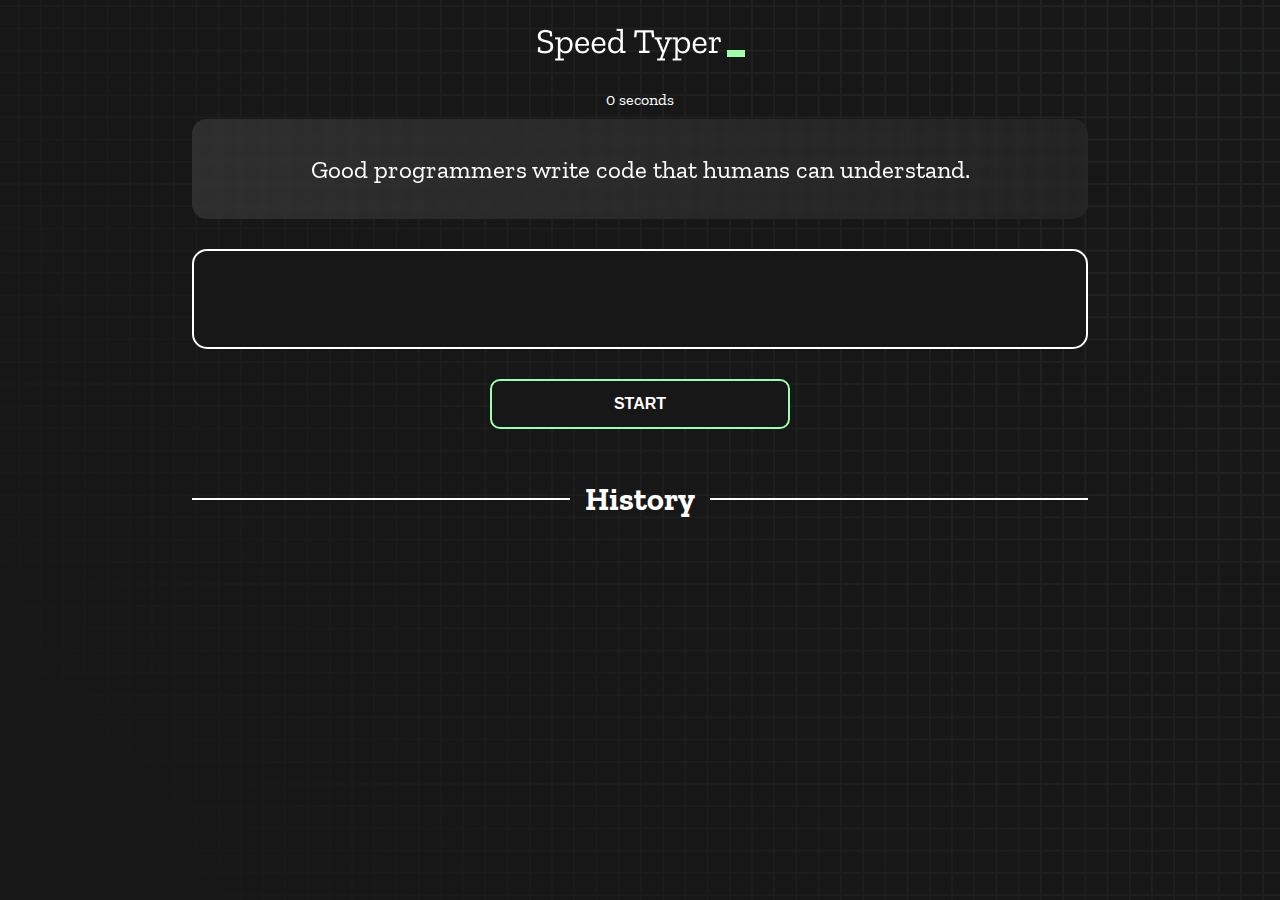
==== index.html @ 8dcb9c4b "Initial commit" ====
<!DOCTYPE html>
<html lang="en">
  <head>
    <meta charset="UTF-8" />
    <meta http-equiv="X-UA-Compatible" content="IE=edge" />
    <meta name="viewport" content="width=device-width, initial-scale=1.0" />
    <title>Speed Monster</title>
    <link rel="stylesheet" href="styles.css" />
    <link rel="preconnect" href="https://fonts.googleapis.com" />
    <link rel="preconnect" href="https://fonts.gstatic.com" crossorigin />
    <link
      href="https://fonts.googleapis.com/css2?family=Zilla+Slab:wght@300;400;500&display=swap"
      rel="stylesheet"
    />
  </head>
  <body>
    <h1 class="title"><img src="./logo.png" /></h1>
    <div id="show-time">0 seconds</div>

    <div class="box-container">
      <div id="question"></div>

      <div id="display" class="inactive"></div>

      <div class="buttons">
        <button id="starts">START</button>
      </div>

      <div class="divider-container">
        <div class="line"></div>
        <h1 class="title2">History</h1>
        <div class="line"></div>
      </div>
      <div id="histories"></div>
    </div>

    <div id="countdown"></div>
    <div id="modal-background" class="hidden"></div>
    <div id="result" class="hidden"></div>

    <script src="./history.js"></script>
    <script src="./script.js"></script>
  </body>
</html>
---- styles.css ----
* {
  padding: 0;
  margin: 0;
  box-sizing: border-box;
}

body {
  background-image: url("./bg.png");
  background-size: cover;
  background-position: left top;
  font-family: "Zilla Slab", serif;
}

.box-container {
  width: 70%;
  margin: 0 auto;
}

#question {
  height: 100px;
  display: flex;
  align-items: center;
  justify-content: center;
  color: white;
  font-size: 25px;
  border-radius: 15px;
  background: rgb(255, 255, 255);
  background: linear-gradient(
    92.49deg,
    rgba(255, 255, 255, 0.1) 0.18%,
    rgba(255, 255, 255, 0.05) 99.85%
  );
  backdrop-filter: blur(5px);
  margin-bottom: 30px;
}

#display {
  height: 100px;
  display: flex;
  flex-wrap: wrap;
  align-items: center;
  padding-left: 5rem;
  color: white;
  font-size: 32px;
  background-color: #171717;
  border: 2px solid #9dffad;
  border-radius: 15px;
}

#countdown {
  position: fixed;
  height: 100vh;
  width: 100vw;
  background-color: rgba(0, 0, 0, 0.8);
  top: 0;
  left: 0;
  display: flex;
  align-items: center;
  justify-content: center;
  font-size: 3rem;
  color: white;
  display: none;
}
#result {
  position: fixed;
  top: 10%; 
  left: 10%;
  transform: translate(-50%, -50%);
  height: 250px;
  width: 400px;
  background-color: #171717;
  border-radius: 15px;
  border: 2px solid #9dffad;
  color: white;
  text-align: center;
  padding: 2rem;
}
#show-time{
  text-align: center;
  color: white;
  margin: 10px 0;
}

.green {
  color: #9dffad;
}
.red {
  color: #eb6565;
}
.bold {
  font-weight: 700;
}
.inactive {
  border: 2px solid white !important;
}
.hidden {
  display: none;
}
.title {
  text-align: center;
  color: white;
  margin: 20px 0;
}

.divider-container {
  height: 80px;
  display: flex;
  justify-content: center;
  align-items: center;
  gap: 15px;
  margin: 0 auto;
}

.line {
  height: 2px;
  background: white;
  width: 100%;
}

.title2 {
  color: white;
  display: block;
}

.buttons {
  display: flex;
  justify-content: center;
  margin: 30px 0;
}
button {
  padding: 10px 20px;
  border: none;
  font-size: 16px;
  font-weight: bold;
  width: 300px;
  height: 50px;
  color: white;
  background-color: #171717;
  border-radius: 10px;
  border: 2px solid #9dffad;
  cursor: pointer;
}

#histories {
  display: flex;
  flex-wrap: wrap;
  justify-content: space-around;
}

.card {
  width: 100%;
  height: 100%;
  padding: 50px;
  display: flex;
  justify-content: space-between;
  align-items: center;
  padding: 20px 30px;
  color: white;
  border-radius: 15px;
  background: rgb(255, 255, 255);
  background: linear-gradient(
    92.49deg,
    rgba(255, 255, 255, 0.1) 0.18%,
    rgba(255, 255, 255, 0.05) 99.85%
  );
  backdrop-filter: blur(5px);
  margin-bottom: 30px;
}

#modal-background {
  background: rgb(255, 255, 255);
  background: linear-gradient(
    92.49deg,
    rgba(255, 255, 255, 0.1) 0.18%,
    rgba(255, 255, 255, 0.05) 99.85%
  );
  backdrop-filter: blur(5px);
  height: 100vh;
  width: 100%;
  position: fixed;
  top: 0;
}

@media only screen and (max-width: 700px) {
  .box-container {
    padding: 0 20px;
    width: 100%;
  }
  .card {
    flex-direction: column;
  }
}
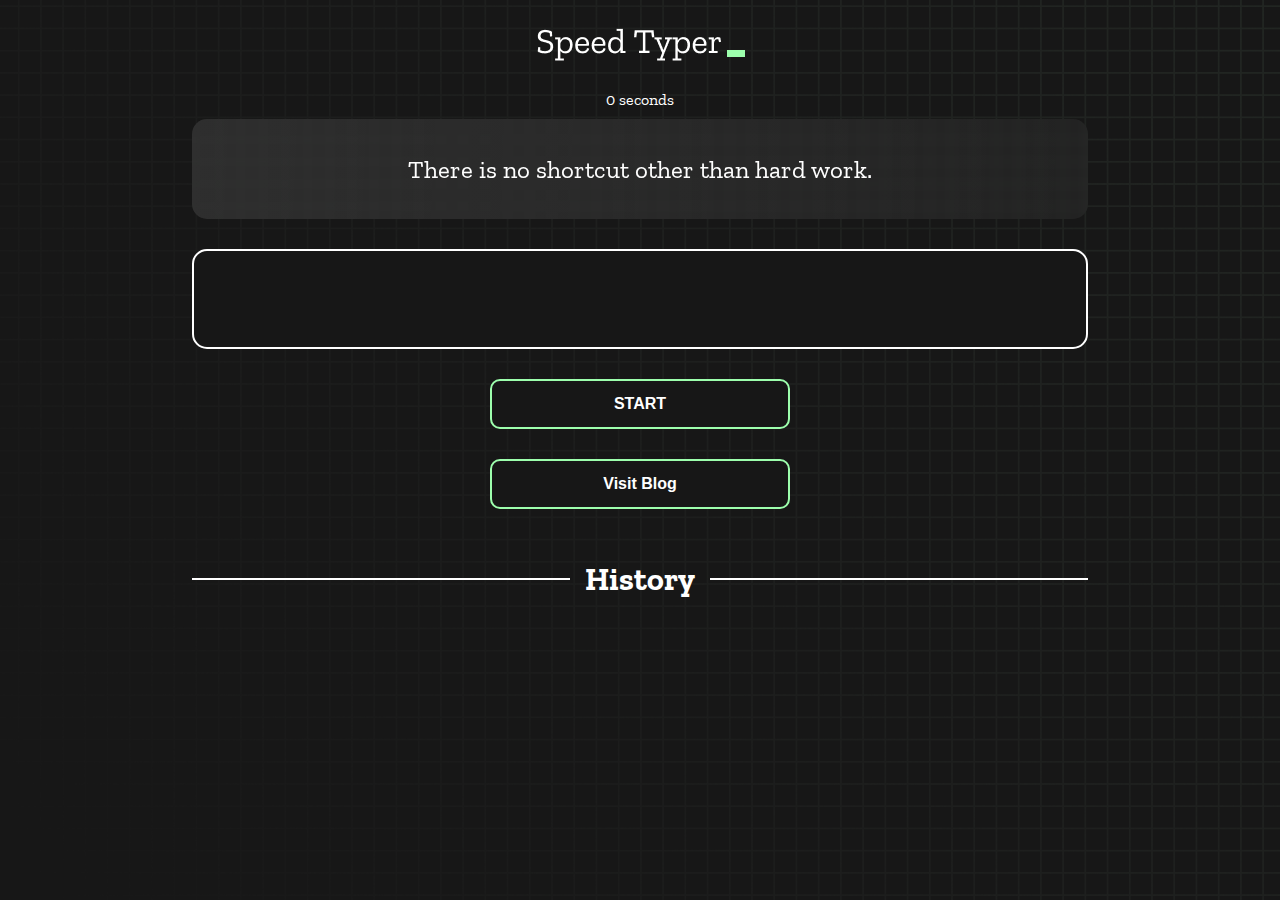
==== commit e0755571: "one paragraph content has been changed" ====
--- a/index.html
+++ b/index.html
@@ -1,44 +1,46 @@
 <!DOCTYPE html>
 <html lang="en">
-  <head>
-    <meta charset="UTF-8" />
-    <meta http-equiv="X-UA-Compatible" content="IE=edge" />
-    <meta name="viewport" content="width=device-width, initial-scale=1.0" />
-    <title>Speed Monster</title>
-    <link rel="stylesheet" href="styles.css" />
-    <link rel="preconnect" href="https://fonts.googleapis.com" />
-    <link rel="preconnect" href="https://fonts.gstatic.com" crossorigin />
-    <link
-      href="https://fonts.googleapis.com/css2?family=Zilla+Slab:wght@300;400;500&display=swap"
-      rel="stylesheet"
-    />
-  </head>
-  <body>
-    <h1 class="title"><img src="./logo.png" /></h1>
-    <div id="show-time">0 seconds</div>
 
-    <div class="box-container">
-      <div id="question"></div>
+<head>
+  <meta charset="UTF-8" />
+  <meta http-equiv="X-UA-Compatible" content="IE=edge" />
+  <meta name="viewport" content="width=device-width, initial-scale=1.0" />
+  <title>Type Monster</title>
+  <link rel="stylesheet" href="styles.css" />
+  <link rel="preconnect" href="https://fonts.googleapis.com" />
+  <link rel="preconnect" href="https://fonts.gstatic.com" crossorigin />
+  <link href="https://fonts.googleapis.com/css2?family=Zilla+Slab:wght@300;400;500&display=swap" rel="stylesheet" />
+</head>
 
-      <div id="display" class="inactive"></div>
+<body>
+  <h1 class="title"><img src="./logo.png" /></h1>
+  <div id="show-time">0 seconds</div>
 
-      <div class="buttons">
-        <button id="starts">START</button>
-      </div>
+  <div class="box-container">
+    <div id="question"></div>
 
-      <div class="divider-container">
-        <div class="line"></div>
-        <h1 class="title2">History</h1>
-        <div class="line"></div>
-      </div>
-      <div id="histories"></div>
+    <div id="display" class="inactive"></div>
+
+    <div class="buttons">
+      <button id="starts">START</button>
     </div>
+    <div class="buttons">
+      <button onclick="location.href = '/blog.html';">Visit Blog</button>
+    </div>
+    <div class="divider-container">
+      <div class="line"></div>
+      <h1 class="title2">History</h1>
+      <div class="line"></div>
+    </div>
+    <div id="histories" class="flex-container"></div>
+  </div>
 
-    <div id="countdown"></div>
-    <div id="modal-background" class="hidden"></div>
-    <div id="result" class="hidden"></div>
+  <div id="countdown"></div>
+  <div id="modal-background" class="hidden"></div>
+  <div id="result" class="hidden"></div>
 
-    <script src="./history.js"></script>
-    <script src="./script.js"></script>
-  </body>
-</html>
+  <script src="./history.js"></script>
+  <script src="./script.js"></script>
+</body>
+
+</html>--- a/styles.css
+++ b/styles.css
@@ -25,11 +25,9 @@
   font-size: 25px;
   border-radius: 15px;
   background: rgb(255, 255, 255);
-  background: linear-gradient(
-    92.49deg,
-    rgba(255, 255, 255, 0.1) 0.18%,
-    rgba(255, 255, 255, 0.05) 99.85%
-  );
+  background: linear-gradient(92.49deg,
+      rgba(255, 255, 255, 0.1) 0.18%,
+      rgba(255, 255, 255, 0.05) 99.85%);
   backdrop-filter: blur(5px);
   margin-bottom: 30px;
 }
@@ -61,10 +59,11 @@
   color: white;
   display: none;
 }
+
 #result {
   position: fixed;
-  top: 10%; 
-  left: 10%;
+  top: 50%;
+  left: 50%;
   transform: translate(-50%, -50%);
   height: 250px;
   width: 400px;
@@ -75,7 +74,8 @@
   text-align: center;
   padding: 2rem;
 }
-#show-time{
+
+#show-time {
   text-align: center;
   color: white;
   margin: 10px 0;
@@ -84,18 +84,23 @@
 .green {
   color: #9dffad;
 }
+
 .red {
   color: #eb6565;
 }
+
 .bold {
   font-weight: 700;
 }
+
 .inactive {
   border: 2px solid white !important;
 }
+
 .hidden {
   display: none;
 }
+
 .title {
   text-align: center;
   color: white;
@@ -127,6 +132,7 @@
   justify-content: center;
   margin: 30px 0;
 }
+
 button {
   padding: 10px 20px;
   border: none;
@@ -144,36 +150,37 @@
 #histories {
   display: flex;
   flex-wrap: wrap;
-  justify-content: space-around;
+  justify-content: flex-start;
 }
 
 .card {
-  width: 100%;
+  width: 32.66%;
   height: 100%;
   padding: 50px;
-  display: flex;
+  /* display: flex; */
   justify-content: space-between;
   align-items: center;
   padding: 20px 30px;
   color: white;
   border-radius: 15px;
   background: rgb(255, 255, 255);
-  background: linear-gradient(
-    92.49deg,
-    rgba(255, 255, 255, 0.1) 0.18%,
-    rgba(255, 255, 255, 0.05) 99.85%
-  );
+  background: linear-gradient(92.49deg,
+      rgba(255, 255, 255, 0.1) 0.18%,
+      rgba(255, 255, 255, 0.05) 99.85%);
   backdrop-filter: blur(5px);
   margin-bottom: 30px;
+  margin-right: 1%;
+}
+
+.card:nth-of-type(3n+0) {
+  margin-right: 0;
 }
 
 #modal-background {
   background: rgb(255, 255, 255);
-  background: linear-gradient(
-    92.49deg,
-    rgba(255, 255, 255, 0.1) 0.18%,
-    rgba(255, 255, 255, 0.05) 99.85%
-  );
+  background: linear-gradient(92.49deg,
+      rgba(255, 255, 255, 0.1) 0.18%,
+      rgba(255, 255, 255, 0.05) 99.85%);
   backdrop-filter: blur(5px);
   height: 100vh;
   width: 100%;
@@ -181,12 +188,48 @@
   top: 0;
 }
 
+.question-answer h1 {
+  color: white;
+}
+
+.question-answer p {
+  color: darkgrey;
+  margin: 30px;
+}
+
+.question-answer ul {
+  list-style-type: number;
+  margin: 30px 40px;
+  padding: 0;
+  color: darkgrey;
+}
+
+.question-answer ul li {
+  margin: 5px 0;
+}
+
 @media only screen and (max-width: 700px) {
   .box-container {
     padding: 0 20px;
     width: 100%;
   }
+
   .card {
-    flex-direction: column;
-  }
-}
+    width: 100%;
+    margin-right: 0;
+  }
+
+  #result {
+    top: 30%;
+    left: 50%;
+    transform: translate(-50%, -50%);
+    height: 200px;
+    width: 300px;
+  }
+
+  #result button {
+    padding: 8px 20px;
+    width: 200px;
+    height: 40px;
+  }
+}